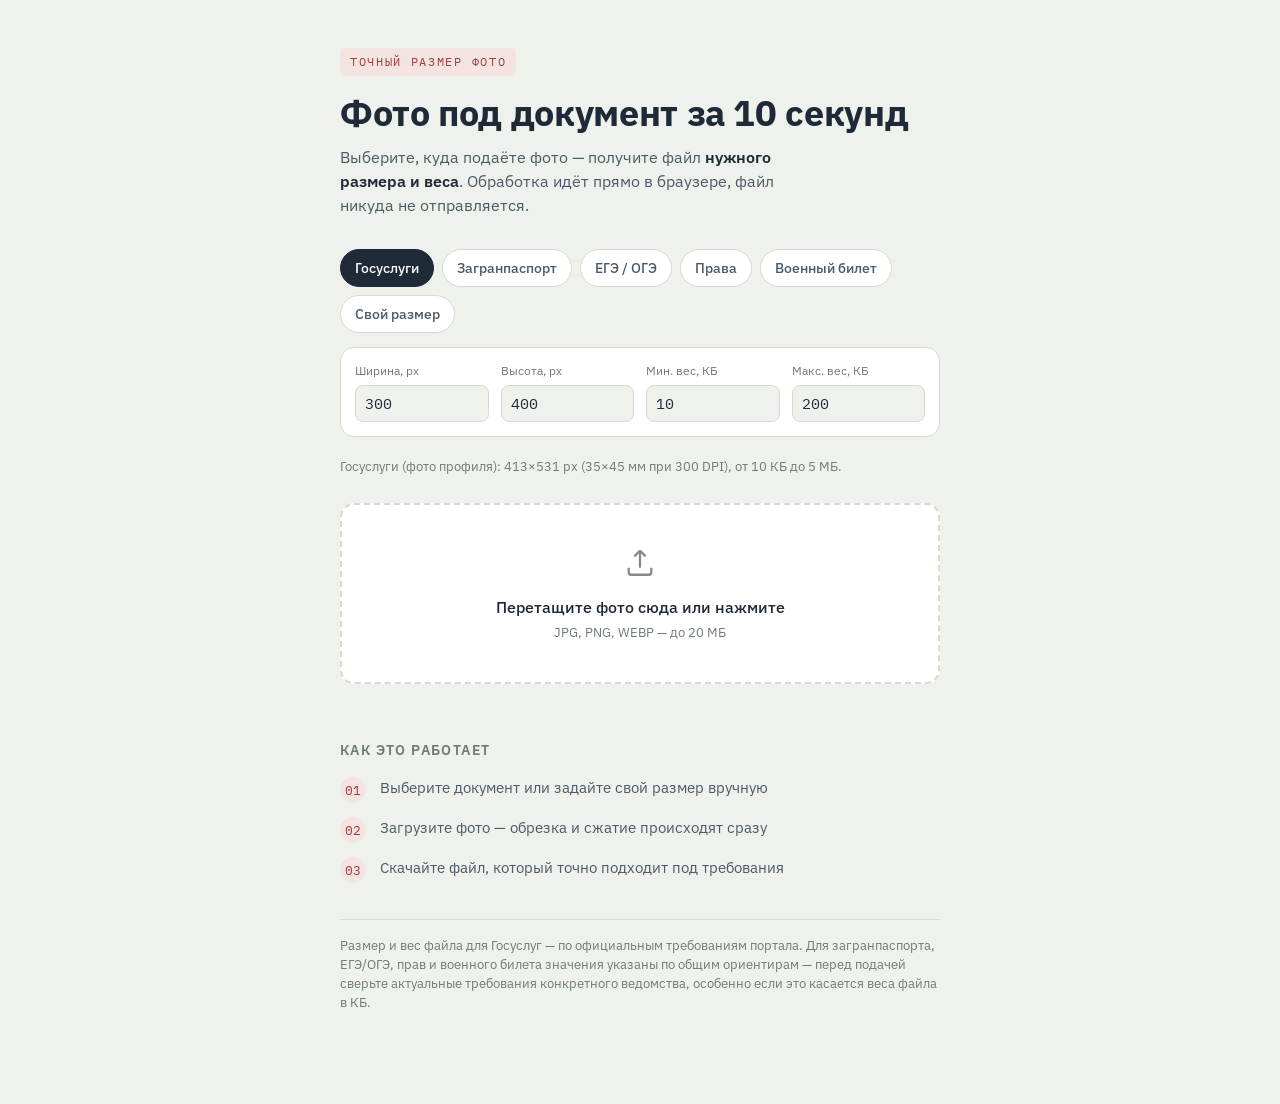
==== index.html @ 3baa62e9 "Add files via upload" ====
<!DOCTYPE html>
<html lang="ru">
<head>
<meta charset="UTF-8">
<meta name="viewport" content="width=device-width, initial-scale=1.0">
<title>Фото на документы — точный размер и вес | Точно</title>
<meta name="description" content="Бесплатно и без загрузки на сервер: подгоните фото под требования Госуслуг, загранпаспорта, ЕГЭ, водительского удостоверения. Точный размер в пикселях и вес в КБ.">
<link rel="preconnect" href="https://fonts.googleapis.com">
<link rel="preconnect" href="https://fonts.gstatic.com" crossorigin>
<link href="https://fonts.googleapis.com/css2?family=IBM+Plex+Mono:wght@500;600&family=IBM+Plex+Sans:wght@400;500;600&display=swap" rel="stylesheet">
<style>
  :root{
    --paper: #EFF1EC;
    --paper-raised: #FFFFFF;
    --ink: #1E2A38;
    --ink-soft: #4B5A67;
    --muted: #6E7A78;
    --line: #D7DAD3;
    --stamp: #A13D3D;
    --stamp-soft: #F3E4E1;
    --verified: #2F6E58;
    --verified-soft: #E4EEE8;
    --radius: 14px;
  }
  *{box-sizing:border-box;}
  html,body{margin:0;padding:0;}
  body{
    background:var(--paper);
    color:var(--ink);
    font-family:'IBM Plex Sans', system-ui, sans-serif;
    -webkit-font-smoothing:antialiased;
    line-height:1.5;
  }
  .num-face{font-family:'IBM Plex Mono', monospace;}
  .page{
    max-width:640px;
    margin:0 auto;
    padding:48px 20px 80px;
  }
  .eyebrow{
    display:inline-block;
    font-family:'IBM Plex Mono', monospace;
    font-size:12px;
    letter-spacing:.14em;
    text-transform:uppercase;
    color:var(--stamp);
    background:var(--stamp-soft);
    padding:5px 10px;
    border-radius:5px;
    margin-bottom:16px;
  }
  h1{
    font-size:clamp(26px,4.4vw,36px);
    line-height:1.15;
    margin:0 0 12px;
    letter-spacing:-0.01em;
  }
  .sub{
    color:var(--ink-soft);
    font-size:16px;
    max-width:46ch;
    margin:0 0 32px;
  }
  .sub strong{color:var(--ink); font-weight:600;}

  .presets{
    display:flex;
    flex-wrap:wrap;
    gap:8px;
    margin-bottom:14px;
  }
  .chip{
    font-family:'IBM Plex Sans', sans-serif;
    font-size:14px;
    font-weight:500;
    padding:9px 14px;
    border-radius:999px;
    border:1px solid var(--line);
    background:var(--paper-raised);
    color:var(--ink-soft);
    cursor:pointer;
    transition:border-color .15s ease, color .15s ease, background .15s ease;
  }
  .chip:hover{border-color:var(--ink-soft);}
  .chip.active{
    background:var(--ink);
    color:var(--paper-raised);
    border-color:var(--ink);
  }

  .custom-fields{
    display:flex;
    flex-wrap:wrap;
    gap:12px;
    background:var(--paper-raised);
    border:1px solid var(--line);
    border-radius:var(--radius);
    padding:14px;
    margin-bottom:20px;
  }
  .custom-fields label{
    font-size:12px;
    color:var(--muted);
    display:flex;
    flex-direction:column;
    gap:5px;
    flex:1;
    min-width:90px;
  }
  .custom-fields input{
    font-family:'IBM Plex Mono', monospace;
    font-size:15px;
    padding:8px 9px;
    border-radius:8px;
    border:1px solid var(--line);
    color:var(--ink);
    background:var(--paper);
  }
  .custom-fields input:focus{outline:2px solid var(--ink); outline-offset:1px;}

  .preset-note{
    font-size:13px;
    color:var(--muted);
    margin:0 0 26px;
  }

  .dropzone{
    background:var(--paper-raised);
    border:2px dashed var(--line);
    border-radius:var(--radius);
    padding:40px 20px;
    text-align:center;
    cursor:pointer;
    transition:border-color .15s ease, background .15s ease;
  }
  .dropzone:hover, .dropzone.drag{
    border-color:var(--ink);
    background:#FBFBFA;
  }
  .dropzone:focus-visible{outline:3px solid var(--ink); outline-offset:3px;}
  .dz-inner svg{margin-bottom:10px; opacity:.55;}
  .dz-title{font-size:16px; font-weight:500; margin:0 0 4px;}
  .dz-hint{font-size:13px; color:var(--muted); margin:0;}

  .result{
    margin-top:28px;
    background:var(--paper-raised);
    border:1px solid var(--line);
    border-radius:var(--radius);
    padding:24px 20px 20px;
    text-align:center;
  }
  .gauge-wrap{position:relative; width:220px; margin:0 auto;}
  #gauge{display:block; width:100%; height:auto;}
  #needleGroup{
    transform-origin:110px 110px;
    transform:rotate(-90deg);
    transition:transform 1.1s cubic-bezier(.2,.9,.25,1);
  }
  .gauge-readout{
    position:absolute;
    left:0; right:0; bottom:6px;
    text-align:center;
  }
  .gauge-value{
    font-family:'IBM Plex Mono', monospace;
    font-size:26px;
    font-weight:600;
  }
  .gauge-unit{
    font-size:12px;
    color:var(--muted);
    letter-spacing:.06em;
  }
  .target-line{
    font-size:13px;
    color:var(--muted);
    margin-top:6px;
  }
  .target-line .num-face{color:var(--ink-soft);}
  .diff-line{
    font-size:12.5px;
    color:var(--muted);
    margin:2px 0 0;
    opacity:0;
    transition:opacity .3s ease;
  }
  .diff-line.show{opacity:1;}

  .stamp-badge{
    display:inline-flex;
    align-items:center;
    gap:6px;
    font-family:'IBM Plex Mono', monospace;
    font-size:13px;
    font-weight:600;
    letter-spacing:.05em;
    color:var(--verified);
    background:var(--verified-soft);
    border:1px solid var(--verified);
    padding:6px 12px;
    border-radius:7px;
    margin-top:14px;
    transform:rotate(-3deg) scale(.85);
    opacity:0;
    transition:transform .35s cubic-bezier(.34,1.56,.64,1), opacity .35s ease;
  }
  .stamp-badge.show{
    opacity:1;
    transform:rotate(-3deg) scale(1);
  }
  .stamp-badge.warn{
    color:var(--stamp);
    background:var(--stamp-soft);
    border-color:var(--stamp);
  }

  .btn-primary{
    display:inline-block;
    margin-top:18px;
    font-family:'IBM Plex Sans', sans-serif;
    font-weight:600;
    font-size:15px;
    color:var(--paper-raised);
    background:var(--ink);
    border:none;
    padding:13px 26px;
    border-radius:9px;
    text-decoration:none;
    cursor:pointer;
    opacity:0;
    transform:translateY(4px);
    transition:opacity .3s ease, transform .3s ease, background .15s ease;
    pointer-events:none;
  }
  .btn-primary.show{opacity:1; transform:translateY(0); pointer-events:auto;}
  .btn-primary:hover{background:var(--stamp);}

  .preview-thumb{
    width:88px; height:auto;
    border-radius:8px;
    border:1px solid var(--line);
    margin-bottom:16px;
    display:none;
  }
  .preview-thumb.show{display:inline-block;}

  .how{margin-top:56px;}
  .how h2{font-size:14px; letter-spacing:.1em; text-transform:uppercase; color:var(--muted); margin-bottom:16px; font-weight:600;}
  .how ol{list-style:none; margin:0; padding:0; display:flex; flex-direction:column; gap:14px;}
  .how li{display:flex; gap:14px; align-items:flex-start; font-size:15px; color:var(--ink-soft);}
  .how .step-num{
    font-family:'IBM Plex Mono', monospace;
    font-size:13px;
    color:var(--stamp);
    background:var(--stamp-soft);
    width:26px; height:26px;
    flex-shrink:0;
    border-radius:50%;
    display:flex; align-items:center; justify-content:center;
  }

  .disclaimer{
    margin-top:36px;
    font-size:12.5px;
    color:var(--muted);
    border-top:1px solid var(--line);
    padding-top:16px;
  }

  .privacy-note{
    display:flex;
    align-items:center;
    gap:8px;
    font-size:12.5px;
    color:var(--muted);
    margin-top:14px;
  }

  @media (max-width:480px){
    .page{padding:32px 16px 60px;}
    .custom-fields label{min-width:80px;}
  }

  @media (prefers-reduced-motion: reduce){
    #needleGroup, .stamp-badge, .btn-primary{transition:none !important;}
  }
</style>
</head>
<body>
<div class="page">

  <span class="eyebrow">Точный размер фото</span>
  <h1>Фото под документ за 10 секунд</h1>
  <p class="sub">Выберите, куда подаёте фото — получите файл <strong>нужного размера и веса</strong>. Обработка идёт прямо в браузере, файл никуда не отправляется.</p>

  <div class="presets" id="presets"></div>

  <div class="custom-fields" id="customFields" hidden>
    <label>Ширина, px <input type="number" id="customW" value="300" min="50" max="4000"></label>
    <label>Высота, px <input type="number" id="customH" value="400" min="50" max="4000"></label>
    <label>Мин. вес, КБ <input type="number" id="customMinKB" value="10" min="1" max="20000"></label>
    <label>Макс. вес, КБ <input type="number" id="customMaxKB" value="200" min="5" max="20000"></label>
  </div>

  <p class="preset-note" id="presetNote"></p>

  <div class="dropzone" id="dropzone" tabindex="0" role="button" aria-label="Загрузить фото">
    <input type="file" id="fileInput" accept="image/*" hidden>
    <div class="dz-inner">
      <svg width="34" height="34" viewBox="0 0 24 24" fill="none" stroke="#1E2A38" stroke-width="1.6"><path d="M12 16V4M12 4l-4 4M12 4l4 4"/><path d="M4 16v3a2 2 0 0 0 2 2h12a2 2 0 0 0 2-2v-3"/></svg>
      <p class="dz-title">Перетащите фото сюда или нажмите</p>
      <p class="dz-hint">JPG, PNG, WEBP — до 20 МБ</p>
    </div>
  </div>

  <div class="result" id="result" hidden>
    <img class="preview-thumb" id="previewThumb" alt="Предпросмотр">
    <div class="gauge-wrap">
      <svg id="gauge" viewBox="0 0 220 130">
        <path d="M20,110 A90,90 0 0 1 200,110" stroke="#D7DAD3" stroke-width="10" fill="none" stroke-linecap="round"/>
        <line id="targetTick" x1="110" y1="30" x2="110" y2="42" stroke="#A13D3D" stroke-width="4" stroke-linecap="round"/>
        <g id="needleGroup">
          <line x1="110" y1="110" x2="110" y2="34" stroke="#1E2A38" stroke-width="4" stroke-linecap="round"/>
          <circle cx="110" cy="110" r="7" fill="#1E2A38"/>
        </g>
      </svg>
      <div class="gauge-readout">
        <div class="gauge-value num-face" id="gaugeValue">—</div>
        <div class="gauge-unit">КБ ГОТОВО</div>
      </div>
    </div>
    <p class="target-line">Цель: <span class="num-face" id="targetLabel">—</span></p>
    <p class="diff-line" id="diffLine"></p>
    <div><span class="stamp-badge" id="stampBadge">✓ Точно в размер</span></div>
    <div><a class="btn-primary" id="downloadBtn" download>Скачать фото</a></div>
    <p class="privacy-note">🔒 Файл обработан локально и никуда не загружался</p>
  </div>

  <canvas id="workCanvas" hidden></canvas>

  <section class="how">
    <h2>Как это работает</h2>
    <ol>
      <li><span class="step-num num-face">01</span>Выберите документ или задайте свой размер вручную</li>
      <li><span class="step-num num-face">02</span>Загрузите фото — обрезка и сжатие происходят сразу</li>
      <li><span class="step-num num-face">03</span>Скачайте файл, который точно подходит под требования</li>
    </ol>
  </section>

  <p class="disclaimer">Размер и вес файла для Госуслуг — по официальным требованиям портала. Для загранпаспорта, ЕГЭ/ОГЭ, прав и военного билета значения указаны по общим ориентирам — перед подачей сверьте актуальные требования конкретного ведомства, особенно если это касается веса файла в КБ.</p>
</div>

<script>
(function(){
  const DPI = 300; // нижняя граница требования «не менее 300–450 DPI» — файл компактнее, требованию отвечает
  function mmToPx(mm){ return Math.round(mm / 25.4 * DPI); }

  const RAW_PRESETS = {
    gosuslugi: { label:'Госуслуги', full:'Госуслуги (фото профиля)', mmW:35, mmH:45, minKB:10, maxKB:5120 },
    passport:  { label:'Загранпаспорт', full:'Загранпаспорт (фото для анкеты)', mmW:35, mmH:45, minKB:10, maxKB:5120 },
    ege:       { label:'ЕГЭ / ОГЭ', full:'ЕГЭ / ОГЭ (регистрация)', mmW:35, mmH:45, minKB:10, maxKB:5120 },
    driver:    { label:'Права', full:'Водительское удостоверение', mmW:30, mmH:40, minKB:10, maxKB:5120 },
    military:  { label:'Военный билет', full:'Военный билет', mmW:30, mmH:40, minKB:10, maxKB:5120 }
  };

  const PRESETS = {};
  Object.keys(RAW_PRESETS).forEach(key=>{
    const p = RAW_PRESETS[key];
    PRESETS[key] = { label:p.label, full:p.full, mmW:p.mmW, mmH:p.mmH, w:mmToPx(p.mmW), h:mmToPx(p.mmH), minKB:p.minKB, maxKB:p.maxKB };
  });
  PRESETS.custom = { label:'Свой размер', full:'свои параметры', w:300, h:400, minKB:10, maxKB:200 };

  let currentKey = 'gosuslugi';
  const presetsEl = document.getElementById('presets');
  const customFields = document.getElementById('customFields');
  const presetNote = document.getElementById('presetNote');
  const dropzone = document.getElementById('dropzone');
  const fileInput = document.getElementById('fileInput');
  const result = document.getElementById('result');
  const previewThumb = document.getElementById('previewThumb');
  const gaugeValue = document.getElementById('gaugeValue');
  const targetLabel = document.getElementById('targetLabel');
  const diffLine = document.getElementById('diffLine');
  const stampBadge = document.getElementById('stampBadge');
  const downloadBtn = document.getElementById('downloadBtn');
  const needleGroup = document.getElementById('needleGroup');
  const targetTick = document.getElementById('targetTick');
  const workCanvas = document.getElementById('workCanvas');
  const customW = document.getElementById('customW');
  const customH = document.getElementById('customH');
  const customMinKB = document.getElementById('customMinKB');
  const customMaxKB = document.getElementById('customMaxKB');
  let lastImg = null;
  let lastFileName = 'photo';

  function renderChips(){
    presetsEl.innerHTML = '';
    Object.keys(PRESETS).forEach(key=>{
      const btn = document.createElement('button');
      btn.type = 'button';
      btn.className = 'chip' + (key===currentKey ? ' active' : '');
      btn.textContent = PRESETS[key].label;
      btn.addEventListener('click', ()=>{
        currentKey = key;
        renderChips();
        customFields.hidden = key !== 'custom';
        updateNote();
        if(lastImg) processImage();
      });
      presetsEl.appendChild(btn);
    });
  }

  function updateNote(){
    if(currentKey === 'custom'){
      presetNote.textContent = 'Укажите нужные ширину, высоту и допустимый вес файла.';
    } else {
      const p = PRESETS[currentKey];
      const mmPart = p.mmW ? ` (${p.mmW}×${p.mmH} мм при ${DPI} DPI)` : '';
      presetNote.textContent = `${p.full}: ${p.w}×${p.h} px${mmPart}, от ${p.minKB.toLocaleString('ru-RU')} КБ до ${(p.maxKB/1024).toLocaleString('ru-RU', {maximumFractionDigits:1})} МБ.`;
    }
  }

  function getTarget(){
    if(currentKey === 'custom'){
      return {
        w: Math.max(20, parseInt(customW.value,10) || 300),
        h: Math.max(20, parseInt(customH.value,10) || 400),
        minKB: Math.max(1, parseInt(customMinKB.value,10) || 10),
        maxKB: Math.max(5, parseInt(customMaxKB.value,10) || 200)
      };
    }
    const p = PRESETS[currentKey];
    return { w:p.w, h:p.h, minKB:p.minKB, maxKB:p.maxKB };
  }

  renderChips();
  updateNote();

  // --- drag & drop / file selection ---
  dropzone.addEventListener('click', ()=> fileInput.click());
  dropzone.addEventListener('keydown', e=>{
    if(e.key==='Enter' || e.key===' '){ e.preventDefault(); fileInput.click(); }
  });
  ['dragenter','dragover'].forEach(evt=>{
    dropzone.addEventListener(evt, e=>{ e.preventDefault(); dropzone.classList.add('drag'); });
  });
  ['dragleave','drop'].forEach(evt=>{
    dropzone.addEventListener(evt, e=>{ e.preventDefault(); dropzone.classList.remove('drag'); });
  });
  dropzone.addEventListener('drop', e=>{
    const f = e.dataTransfer.files && e.dataTransfer.files[0];
    if(f) handleFile(f);
  });
  fileInput.addEventListener('change', e=>{
    const f = e.target.files && e.target.files[0];
    if(f) handleFile(f);
  });

  let customDebounce = null;
  [customW, customH, customMinKB, customMaxKB].forEach(input=>{
    input.addEventListener('input', ()=>{
      if(currentKey !== 'custom' || !lastImg) return;
      clearTimeout(customDebounce);
      customDebounce = setTimeout(processImage, 350);
    });
  });

  function loadImage(file){
    return new Promise((resolve, reject)=>{
      const img = new Image();
      const url = URL.createObjectURL(file);
      img.onload = ()=>{ resolve(img); };
      img.onerror = reject;
      img.src = url;
    });
  }

  // cover-crop draw: fills target w×h, cropping centered, no distortion
  function drawCover(img, targetW, targetH){
    const canvas = workCanvas;
    canvas.width = targetW;
    canvas.height = targetH;
    const ctx = canvas.getContext('2d');
    const scale = Math.max(targetW / img.naturalWidth, targetH / img.naturalHeight);
    const srcW = targetW / scale;
    const srcH = targetH / scale;
    const srcX = (img.naturalWidth - srcW) / 2;
    const srcY = (img.naturalHeight - srcH) / 2;
    ctx.fillStyle = '#fff';
    ctx.fillRect(0,0,targetW,targetH);
    ctx.drawImage(img, srcX, srcY, srcW, srcH, 0, 0, targetW, targetH);
    return canvas;
  }

  function canvasToBlob(canvas, quality){
    return new Promise(resolve=> canvas.toBlob(b=>resolve(b), 'image/jpeg', quality));
  }

  async function compressToTarget(canvas, targetBytes){
    let low = 0.05, high = 0.95, best = null;
    for(let i=0;i<8;i++){
      const q = (low+high)/2;
      const blob = await canvasToBlob(canvas, q);
      if(blob.size > targetBytes){ high = q; } else { best = blob; low = q; }
    }
    if(!best){ best = await canvasToBlob(canvas, low); }
    return best;
  }

  function setGauge(valueKB, maxKB, targetKB){
    const angle = -90 + 180 * Math.min(Math.max(valueKB / maxKB, 0), 1);
    needleGroup.style.transform = `rotate(${angle}deg)`;
    const tAngle = -90 + 180 * Math.min(Math.max(targetKB / maxKB, 0), 1);
    const rad = tAngle * Math.PI / 180;
    const cx = 110, cy = 110, rOuter = 90, rInner = 76;
    const x1 = cx + rInner * Math.sin(rad), y1 = cy - rInner * Math.cos(rad);
    const x2 = cx + rOuter * Math.sin(rad), y2 = cy - rOuter * Math.cos(rad);
    targetTick.setAttribute('x1', x1); targetTick.setAttribute('y1', y1);
    targetTick.setAttribute('x2', x2); targetTick.setAttribute('y2', y2);
  }

  async function handleFile(file){
    if(!file.type.startsWith('image/')){ return; }
    lastFileName = file.name ? file.name.replace(/\.[^.]+$/, '') : 'photo';
    lastImg = await loadImage(file);
    await processImage();
  }

  async function processImage(){
    if(!lastImg) return;
    const target = getTarget();
    const canvas = drawCover(lastImg, target.w, target.h);
    const targetBytes = target.maxKB * 1024;
    const blob = await compressToTarget(canvas, targetBytes);
    const actualKB = Math.round(blob.size / 1024 * 10) / 10;
    const inRange = actualKB >= target.minKB && actualKB <= target.maxKB;

    previewThumb.src = canvas.toDataURL('image/jpeg', 0.85);
    previewThumb.classList.add('show');

    result.hidden = false;
    stampBadge.classList.remove('show');
    diffLine.classList.remove('show');
    downloadBtn.classList.remove('show');

    const maxScale = Math.max(actualKB, target.maxKB) * 1.15;
    setGauge(0, maxScale, target.maxKB);
    // force reflow so the transition plays from 0
    void needleGroup.offsetWidth;

    requestAnimationFrame(()=>{
      setGauge(actualKB, maxScale, target.maxKB);
      gaugeValue.textContent = actualKB.toLocaleString('ru-RU');
      const maxLabel = target.maxKB >= 1024
        ? `${(target.maxKB/1024).toLocaleString('ru-RU',{maximumFractionDigits:1})} МБ`
        : `${target.maxKB.toLocaleString('ru-RU')} КБ`;
      targetLabel.textContent = `${target.w}×${target.h} px, от ${target.minKB.toLocaleString('ru-RU')} КБ до ${maxLabel}`;
    });

    setTimeout(()=>{
      let diffText;
      if(actualKB < target.minKB){
        diffText = `Ниже минимума на ${(target.minKB - actualKB).toLocaleString('ru-RU',{maximumFractionDigits:1})} КБ`;
      } else if(actualKB > target.maxKB){
        diffText = `Превышает максимум на ${(actualKB - target.maxKB).toLocaleString('ru-RU',{maximumFractionDigits:1})} КБ`;
      } else {
        const headroom = target.maxKB - actualKB;
        diffText = headroom < 0.1
          ? 'Ровно на верхней границе допустимого веса'
          : `В пределах диапазона — до потолка ещё ${headroom.toLocaleString('ru-RU',{maximumFractionDigits:1})} КБ`;
      }
      diffLine.textContent = diffText;
      diffLine.classList.add('show');

      stampBadge.textContent = inRange ? '✓ Точно в требования' : '⚠ Проверьте вес файла';
      stampBadge.classList.toggle('warn', !inRange);
      stampBadge.classList.add('show');
      const url = URL.createObjectURL(blob);
      downloadBtn.href = url;
      downloadBtn.download = `${lastFileName}-${target.w}x${target.h}.jpg`;
      downloadBtn.classList.add('show');
    }, 1150);
  }
})();
</script>
</body>
</html>
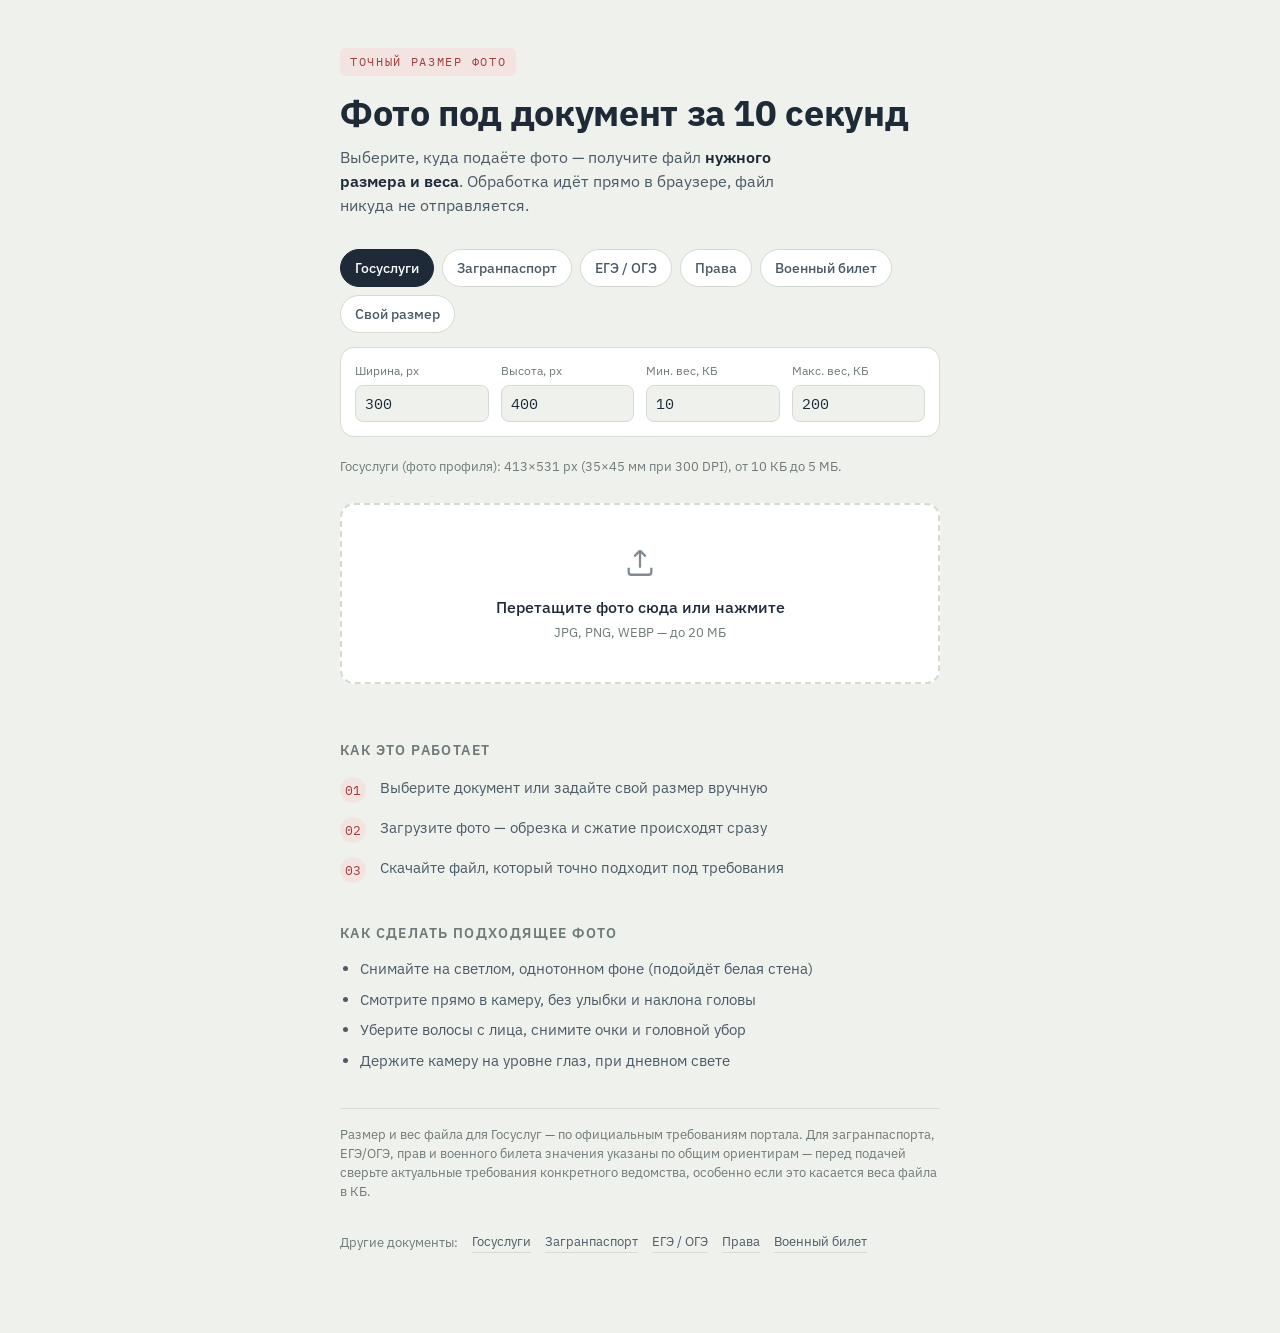
==== commit c2e78009: "Add files via upload" ====
--- a/index.html
+++ b/index.html
@@ -5,287 +5,11 @@
 <meta name="viewport" content="width=device-width, initial-scale=1.0">
 <title>Фото на документы — точный размер и вес | Точно</title>
 <meta name="description" content="Бесплатно и без загрузки на сервер: подгоните фото под требования Госуслуг, загранпаспорта, ЕГЭ, водительского удостоверения. Точный размер в пикселях и вес в КБ.">
+<link rel="canonical" href="https://photo-tochno.vercel.app/">
 <link rel="preconnect" href="https://fonts.googleapis.com">
 <link rel="preconnect" href="https://fonts.gstatic.com" crossorigin>
 <link href="https://fonts.googleapis.com/css2?family=IBM+Plex+Mono:wght@500;600&family=IBM+Plex+Sans:wght@400;500;600&display=swap" rel="stylesheet">
-<style>
-  :root{
-    --paper: #EFF1EC;
-    --paper-raised: #FFFFFF;
-    --ink: #1E2A38;
-    --ink-soft: #4B5A67;
-    --muted: #6E7A78;
-    --line: #D7DAD3;
-    --stamp: #A13D3D;
-    --stamp-soft: #F3E4E1;
-    --verified: #2F6E58;
-    --verified-soft: #E4EEE8;
-    --radius: 14px;
-  }
-  *{box-sizing:border-box;}
-  html,body{margin:0;padding:0;}
-  body{
-    background:var(--paper);
-    color:var(--ink);
-    font-family:'IBM Plex Sans', system-ui, sans-serif;
-    -webkit-font-smoothing:antialiased;
-    line-height:1.5;
-  }
-  .num-face{font-family:'IBM Plex Mono', monospace;}
-  .page{
-    max-width:640px;
-    margin:0 auto;
-    padding:48px 20px 80px;
-  }
-  .eyebrow{
-    display:inline-block;
-    font-family:'IBM Plex Mono', monospace;
-    font-size:12px;
-    letter-spacing:.14em;
-    text-transform:uppercase;
-    color:var(--stamp);
-    background:var(--stamp-soft);
-    padding:5px 10px;
-    border-radius:5px;
-    margin-bottom:16px;
-  }
-  h1{
-    font-size:clamp(26px,4.4vw,36px);
-    line-height:1.15;
-    margin:0 0 12px;
-    letter-spacing:-0.01em;
-  }
-  .sub{
-    color:var(--ink-soft);
-    font-size:16px;
-    max-width:46ch;
-    margin:0 0 32px;
-  }
-  .sub strong{color:var(--ink); font-weight:600;}
-
-  .presets{
-    display:flex;
-    flex-wrap:wrap;
-    gap:8px;
-    margin-bottom:14px;
-  }
-  .chip{
-    font-family:'IBM Plex Sans', sans-serif;
-    font-size:14px;
-    font-weight:500;
-    padding:9px 14px;
-    border-radius:999px;
-    border:1px solid var(--line);
-    background:var(--paper-raised);
-    color:var(--ink-soft);
-    cursor:pointer;
-    transition:border-color .15s ease, color .15s ease, background .15s ease;
-  }
-  .chip:hover{border-color:var(--ink-soft);}
-  .chip.active{
-    background:var(--ink);
-    color:var(--paper-raised);
-    border-color:var(--ink);
-  }
-
-  .custom-fields{
-    display:flex;
-    flex-wrap:wrap;
-    gap:12px;
-    background:var(--paper-raised);
-    border:1px solid var(--line);
-    border-radius:var(--radius);
-    padding:14px;
-    margin-bottom:20px;
-  }
-  .custom-fields label{
-    font-size:12px;
-    color:var(--muted);
-    display:flex;
-    flex-direction:column;
-    gap:5px;
-    flex:1;
-    min-width:90px;
-  }
-  .custom-fields input{
-    font-family:'IBM Plex Mono', monospace;
-    font-size:15px;
-    padding:8px 9px;
-    border-radius:8px;
-    border:1px solid var(--line);
-    color:var(--ink);
-    background:var(--paper);
-  }
-  .custom-fields input:focus{outline:2px solid var(--ink); outline-offset:1px;}
-
-  .preset-note{
-    font-size:13px;
-    color:var(--muted);
-    margin:0 0 26px;
-  }
-
-  .dropzone{
-    background:var(--paper-raised);
-    border:2px dashed var(--line);
-    border-radius:var(--radius);
-    padding:40px 20px;
-    text-align:center;
-    cursor:pointer;
-    transition:border-color .15s ease, background .15s ease;
-  }
-  .dropzone:hover, .dropzone.drag{
-    border-color:var(--ink);
-    background:#FBFBFA;
-  }
-  .dropzone:focus-visible{outline:3px solid var(--ink); outline-offset:3px;}
-  .dz-inner svg{margin-bottom:10px; opacity:.55;}
-  .dz-title{font-size:16px; font-weight:500; margin:0 0 4px;}
-  .dz-hint{font-size:13px; color:var(--muted); margin:0;}
-
-  .result{
-    margin-top:28px;
-    background:var(--paper-raised);
-    border:1px solid var(--line);
-    border-radius:var(--radius);
-    padding:24px 20px 20px;
-    text-align:center;
-  }
-  .gauge-wrap{position:relative; width:220px; margin:0 auto;}
-  #gauge{display:block; width:100%; height:auto;}
-  #needleGroup{
-    transform-origin:110px 110px;
-    transform:rotate(-90deg);
-    transition:transform 1.1s cubic-bezier(.2,.9,.25,1);
-  }
-  .gauge-readout{
-    position:absolute;
-    left:0; right:0; bottom:6px;
-    text-align:center;
-  }
-  .gauge-value{
-    font-family:'IBM Plex Mono', monospace;
-    font-size:26px;
-    font-weight:600;
-  }
-  .gauge-unit{
-    font-size:12px;
-    color:var(--muted);
-    letter-spacing:.06em;
-  }
-  .target-line{
-    font-size:13px;
-    color:var(--muted);
-    margin-top:6px;
-  }
-  .target-line .num-face{color:var(--ink-soft);}
-  .diff-line{
-    font-size:12.5px;
-    color:var(--muted);
-    margin:2px 0 0;
-    opacity:0;
-    transition:opacity .3s ease;
-  }
-  .diff-line.show{opacity:1;}
-
-  .stamp-badge{
-    display:inline-flex;
-    align-items:center;
-    gap:6px;
-    font-family:'IBM Plex Mono', monospace;
-    font-size:13px;
-    font-weight:600;
-    letter-spacing:.05em;
-    color:var(--verified);
-    background:var(--verified-soft);
-    border:1px solid var(--verified);
-    padding:6px 12px;
-    border-radius:7px;
-    margin-top:14px;
-    transform:rotate(-3deg) scale(.85);
-    opacity:0;
-    transition:transform .35s cubic-bezier(.34,1.56,.64,1), opacity .35s ease;
-  }
-  .stamp-badge.show{
-    opacity:1;
-    transform:rotate(-3deg) scale(1);
-  }
-  .stamp-badge.warn{
-    color:var(--stamp);
-    background:var(--stamp-soft);
-    border-color:var(--stamp);
-  }
-
-  .btn-primary{
-    display:inline-block;
-    margin-top:18px;
-    font-family:'IBM Plex Sans', sans-serif;
-    font-weight:600;
-    font-size:15px;
-    color:var(--paper-raised);
-    background:var(--ink);
-    border:none;
-    padding:13px 26px;
-    border-radius:9px;
-    text-decoration:none;
-    cursor:pointer;
-    opacity:0;
-    transform:translateY(4px);
-    transition:opacity .3s ease, transform .3s ease, background .15s ease;
-    pointer-events:none;
-  }
-  .btn-primary.show{opacity:1; transform:translateY(0); pointer-events:auto;}
-  .btn-primary:hover{background:var(--stamp);}
-
-  .preview-thumb{
-    width:88px; height:auto;
-    border-radius:8px;
-    border:1px solid var(--line);
-    margin-bottom:16px;
-    display:none;
-  }
-  .preview-thumb.show{display:inline-block;}
-
-  .how{margin-top:56px;}
-  .how h2{font-size:14px; letter-spacing:.1em; text-transform:uppercase; color:var(--muted); margin-bottom:16px; font-weight:600;}
-  .how ol{list-style:none; margin:0; padding:0; display:flex; flex-direction:column; gap:14px;}
-  .how li{display:flex; gap:14px; align-items:flex-start; font-size:15px; color:var(--ink-soft);}
-  .how .step-num{
-    font-family:'IBM Plex Mono', monospace;
-    font-size:13px;
-    color:var(--stamp);
-    background:var(--stamp-soft);
-    width:26px; height:26px;
-    flex-shrink:0;
-    border-radius:50%;
-    display:flex; align-items:center; justify-content:center;
-  }
-
-  .disclaimer{
-    margin-top:36px;
-    font-size:12.5px;
-    color:var(--muted);
-    border-top:1px solid var(--line);
-    padding-top:16px;
-  }
-
-  .privacy-note{
-    display:flex;
-    align-items:center;
-    gap:8px;
-    font-size:12.5px;
-    color:var(--muted);
-    margin-top:14px;
-  }
-
-  @media (max-width:480px){
-    .page{padding:32px 16px 60px;}
-    .custom-fields label{min-width:80px;}
-  }
-
-  @media (prefers-reduced-motion: reduce){
-    #needleGroup, .stamp-badge, .btn-primary{transition:none !important;}
-  }
-</style>
+<link rel="stylesheet" href="./assets/style.css">
 </head>
 <body>
 <div class="page">
@@ -348,242 +72,29 @@
     </ol>
   </section>
 
+  <section class="tips">
+    <h2>Как сделать подходящее фото</h2>
+    <ul>
+      <li>Снимайте на светлом, однотонном фоне (подойдёт белая стена)</li>
+      <li>Смотрите прямо в камеру, без улыбки и наклона головы</li>
+      <li>Уберите волосы с лица, снимите очки и головной убор</li>
+      <li>Держите камеру на уровне глаз, при дневном свете</li>
+    </ul>
+  </section>
+
   <p class="disclaimer">Размер и вес файла для Госуслуг — по официальным требованиям портала. Для загранпаспорта, ЕГЭ/ОГЭ, прав и военного билета значения указаны по общим ориентирам — перед подачей сверьте актуальные требования конкретного ведомства, особенно если это касается веса файла в КБ.</p>
+
+  <nav class="doc-links">
+    <span>Другие документы:</span>
+    <a href="/gosuslugi.html">Госуслуги</a>
+    <a href="/zagranpasport.html">Загранпаспорт</a>
+    <a href="/ege.html">ЕГЭ / ОГЭ</a>
+    <a href="/prava.html">Права</a>
+    <a href="/voenniy-bilet.html">Военный билет</a>
+  </nav>
 </div>
 
-<script>
-(function(){
-  const DPI = 300; // нижняя граница требования «не менее 300–450 DPI» — файл компактнее, требованию отвечает
-  function mmToPx(mm){ return Math.round(mm / 25.4 * DPI); }
-
-  const RAW_PRESETS = {
-    gosuslugi: { label:'Госуслуги', full:'Госуслуги (фото профиля)', mmW:35, mmH:45, minKB:10, maxKB:5120 },
-    passport:  { label:'Загранпаспорт', full:'Загранпаспорт (фото для анкеты)', mmW:35, mmH:45, minKB:10, maxKB:5120 },
-    ege:       { label:'ЕГЭ / ОГЭ', full:'ЕГЭ / ОГЭ (регистрация)', mmW:35, mmH:45, minKB:10, maxKB:5120 },
-    driver:    { label:'Права', full:'Водительское удостоверение', mmW:30, mmH:40, minKB:10, maxKB:5120 },
-    military:  { label:'Военный билет', full:'Военный билет', mmW:30, mmH:40, minKB:10, maxKB:5120 }
-  };
-
-  const PRESETS = {};
-  Object.keys(RAW_PRESETS).forEach(key=>{
-    const p = RAW_PRESETS[key];
-    PRESETS[key] = { label:p.label, full:p.full, mmW:p.mmW, mmH:p.mmH, w:mmToPx(p.mmW), h:mmToPx(p.mmH), minKB:p.minKB, maxKB:p.maxKB };
-  });
-  PRESETS.custom = { label:'Свой размер', full:'свои параметры', w:300, h:400, minKB:10, maxKB:200 };
-
-  let currentKey = 'gosuslugi';
-  const presetsEl = document.getElementById('presets');
-  const customFields = document.getElementById('customFields');
-  const presetNote = document.getElementById('presetNote');
-  const dropzone = document.getElementById('dropzone');
-  const fileInput = document.getElementById('fileInput');
-  const result = document.getElementById('result');
-  const previewThumb = document.getElementById('previewThumb');
-  const gaugeValue = document.getElementById('gaugeValue');
-  const targetLabel = document.getElementById('targetLabel');
-  const diffLine = document.getElementById('diffLine');
-  const stampBadge = document.getElementById('stampBadge');
-  const downloadBtn = document.getElementById('downloadBtn');
-  const needleGroup = document.getElementById('needleGroup');
-  const targetTick = document.getElementById('targetTick');
-  const workCanvas = document.getElementById('workCanvas');
-  const customW = document.getElementById('customW');
-  const customH = document.getElementById('customH');
-  const customMinKB = document.getElementById('customMinKB');
-  const customMaxKB = document.getElementById('customMaxKB');
-  let lastImg = null;
-  let lastFileName = 'photo';
-
-  function renderChips(){
-    presetsEl.innerHTML = '';
-    Object.keys(PRESETS).forEach(key=>{
-      const btn = document.createElement('button');
-      btn.type = 'button';
-      btn.className = 'chip' + (key===currentKey ? ' active' : '');
-      btn.textContent = PRESETS[key].label;
-      btn.addEventListener('click', ()=>{
-        currentKey = key;
-        renderChips();
-        customFields.hidden = key !== 'custom';
-        updateNote();
-        if(lastImg) processImage();
-      });
-      presetsEl.appendChild(btn);
-    });
-  }
-
-  function updateNote(){
-    if(currentKey === 'custom'){
-      presetNote.textContent = 'Укажите нужные ширину, высоту и допустимый вес файла.';
-    } else {
-      const p = PRESETS[currentKey];
-      const mmPart = p.mmW ? ` (${p.mmW}×${p.mmH} мм при ${DPI} DPI)` : '';
-      presetNote.textContent = `${p.full}: ${p.w}×${p.h} px${mmPart}, от ${p.minKB.toLocaleString('ru-RU')} КБ до ${(p.maxKB/1024).toLocaleString('ru-RU', {maximumFractionDigits:1})} МБ.`;
-    }
-  }
-
-  function getTarget(){
-    if(currentKey === 'custom'){
-      return {
-        w: Math.max(20, parseInt(customW.value,10) || 300),
-        h: Math.max(20, parseInt(customH.value,10) || 400),
-        minKB: Math.max(1, parseInt(customMinKB.value,10) || 10),
-        maxKB: Math.max(5, parseInt(customMaxKB.value,10) || 200)
-      };
-    }
-    const p = PRESETS[currentKey];
-    return { w:p.w, h:p.h, minKB:p.minKB, maxKB:p.maxKB };
-  }
-
-  renderChips();
-  updateNote();
-
-  // --- drag & drop / file selection ---
-  dropzone.addEventListener('click', ()=> fileInput.click());
-  dropzone.addEventListener('keydown', e=>{
-    if(e.key==='Enter' || e.key===' '){ e.preventDefault(); fileInput.click(); }
-  });
-  ['dragenter','dragover'].forEach(evt=>{
-    dropzone.addEventListener(evt, e=>{ e.preventDefault(); dropzone.classList.add('drag'); });
-  });
-  ['dragleave','drop'].forEach(evt=>{
-    dropzone.addEventListener(evt, e=>{ e.preventDefault(); dropzone.classList.remove('drag'); });
-  });
-  dropzone.addEventListener('drop', e=>{
-    const f = e.dataTransfer.files && e.dataTransfer.files[0];
-    if(f) handleFile(f);
-  });
-  fileInput.addEventListener('change', e=>{
-    const f = e.target.files && e.target.files[0];
-    if(f) handleFile(f);
-  });
-
-  let customDebounce = null;
-  [customW, customH, customMinKB, customMaxKB].forEach(input=>{
-    input.addEventListener('input', ()=>{
-      if(currentKey !== 'custom' || !lastImg) return;
-      clearTimeout(customDebounce);
-      customDebounce = setTimeout(processImage, 350);
-    });
-  });
-
-  function loadImage(file){
-    return new Promise((resolve, reject)=>{
-      const img = new Image();
-      const url = URL.createObjectURL(file);
-      img.onload = ()=>{ resolve(img); };
-      img.onerror = reject;
-      img.src = url;
-    });
-  }
-
-  // cover-crop draw: fills target w×h, cropping centered, no distortion
-  function drawCover(img, targetW, targetH){
-    const canvas = workCanvas;
-    canvas.width = targetW;
-    canvas.height = targetH;
-    const ctx = canvas.getContext('2d');
-    const scale = Math.max(targetW / img.naturalWidth, targetH / img.naturalHeight);
-    const srcW = targetW / scale;
-    const srcH = targetH / scale;
-    const srcX = (img.naturalWidth - srcW) / 2;
-    const srcY = (img.naturalHeight - srcH) / 2;
-    ctx.fillStyle = '#fff';
-    ctx.fillRect(0,0,targetW,targetH);
-    ctx.drawImage(img, srcX, srcY, srcW, srcH, 0, 0, targetW, targetH);
-    return canvas;
-  }
-
-  function canvasToBlob(canvas, quality){
-    return new Promise(resolve=> canvas.toBlob(b=>resolve(b), 'image/jpeg', quality));
-  }
-
-  async function compressToTarget(canvas, targetBytes){
-    let low = 0.05, high = 0.95, best = null;
-    for(let i=0;i<8;i++){
-      const q = (low+high)/2;
-      const blob = await canvasToBlob(canvas, q);
-      if(blob.size > targetBytes){ high = q; } else { best = blob; low = q; }
-    }
-    if(!best){ best = await canvasToBlob(canvas, low); }
-    return best;
-  }
-
-  function setGauge(valueKB, maxKB, targetKB){
-    const angle = -90 + 180 * Math.min(Math.max(valueKB / maxKB, 0), 1);
-    needleGroup.style.transform = `rotate(${angle}deg)`;
-    const tAngle = -90 + 180 * Math.min(Math.max(targetKB / maxKB, 0), 1);
-    const rad = tAngle * Math.PI / 180;
-    const cx = 110, cy = 110, rOuter = 90, rInner = 76;
-    const x1 = cx + rInner * Math.sin(rad), y1 = cy - rInner * Math.cos(rad);
-    const x2 = cx + rOuter * Math.sin(rad), y2 = cy - rOuter * Math.cos(rad);
-    targetTick.setAttribute('x1', x1); targetTick.setAttribute('y1', y1);
-    targetTick.setAttribute('x2', x2); targetTick.setAttribute('y2', y2);
-  }
-
-  async function handleFile(file){
-    if(!file.type.startsWith('image/')){ return; }
-    lastFileName = file.name ? file.name.replace(/\.[^.]+$/, '') : 'photo';
-    lastImg = await loadImage(file);
-    await processImage();
-  }
-
-  async function processImage(){
-    if(!lastImg) return;
-    const target = getTarget();
-    const canvas = drawCover(lastImg, target.w, target.h);
-    const targetBytes = target.maxKB * 1024;
-    const blob = await compressToTarget(canvas, targetBytes);
-    const actualKB = Math.round(blob.size / 1024 * 10) / 10;
-    const inRange = actualKB >= target.minKB && actualKB <= target.maxKB;
-
-    previewThumb.src = canvas.toDataURL('image/jpeg', 0.85);
-    previewThumb.classList.add('show');
-
-    result.hidden = false;
-    stampBadge.classList.remove('show');
-    diffLine.classList.remove('show');
-    downloadBtn.classList.remove('show');
-
-    const maxScale = Math.max(actualKB, target.maxKB) * 1.15;
-    setGauge(0, maxScale, target.maxKB);
-    // force reflow so the transition plays from 0
-    void needleGroup.offsetWidth;
-
-    requestAnimationFrame(()=>{
-      setGauge(actualKB, maxScale, target.maxKB);
-      gaugeValue.textContent = actualKB.toLocaleString('ru-RU');
-      const maxLabel = target.maxKB >= 1024
-        ? `${(target.maxKB/1024).toLocaleString('ru-RU',{maximumFractionDigits:1})} МБ`
-        : `${target.maxKB.toLocaleString('ru-RU')} КБ`;
-      targetLabel.textContent = `${target.w}×${target.h} px, от ${target.minKB.toLocaleString('ru-RU')} КБ до ${maxLabel}`;
-    });
-
-    setTimeout(()=>{
-      let diffText;
-      if(actualKB < target.minKB){
-        diffText = `Ниже минимума на ${(target.minKB - actualKB).toLocaleString('ru-RU',{maximumFractionDigits:1})} КБ`;
-      } else if(actualKB > target.maxKB){
-        diffText = `Превышает максимум на ${(actualKB - target.maxKB).toLocaleString('ru-RU',{maximumFractionDigits:1})} КБ`;
-      } else {
-        const headroom = target.maxKB - actualKB;
-        diffText = headroom < 0.1
-          ? 'Ровно на верхней границе допустимого веса'
-          : `В пределах диапазона — до потолка ещё ${headroom.toLocaleString('ru-RU',{maximumFractionDigits:1})} КБ`;
-      }
-      diffLine.textContent = diffText;
-      diffLine.classList.add('show');
-
-      stampBadge.textContent = inRange ? '✓ Точно в требования' : '⚠ Проверьте вес файла';
-      stampBadge.classList.toggle('warn', !inRange);
-      stampBadge.classList.add('show');
-      const url = URL.createObjectURL(blob);
-      downloadBtn.href = url;
-      downloadBtn.download = `${lastFileName}-${target.w}x${target.h}.jpg`;
-      downloadBtn.classList.add('show');
-    }, 1150);
-  }
-})();
-</script>
+<script>window.TOCHNO_DEFAULT_PRESET = 'gosuslugi';</script>
+<script src="./assets/tool.js"></script>
 </body>
 </html>
--- a/assets/style.css
+++ b/assets/style.css
@@ -0,0 +1,292 @@
+  :root{
+    --paper: #EFF1EC;
+    --paper-raised: #FFFFFF;
+    --ink: #1E2A38;
+    --ink-soft: #4B5A67;
+    --muted: #6E7A78;
+    --line: #D7DAD3;
+    --stamp: #A13D3D;
+    --stamp-soft: #F3E4E1;
+    --verified: #2F6E58;
+    --verified-soft: #E4EEE8;
+    --radius: 14px;
+  }
+  *{box-sizing:border-box;}
+  html,body{margin:0;padding:0;}
+  body{
+    background:var(--paper);
+    color:var(--ink);
+    font-family:'IBM Plex Sans', system-ui, sans-serif;
+    -webkit-font-smoothing:antialiased;
+    line-height:1.5;
+  }
+  .num-face{font-family:'IBM Plex Mono', monospace;}
+  .page{
+    max-width:640px;
+    margin:0 auto;
+    padding:48px 20px 80px;
+  }
+  .eyebrow{
+    display:inline-block;
+    font-family:'IBM Plex Mono', monospace;
+    font-size:12px;
+    letter-spacing:.14em;
+    text-transform:uppercase;
+    color:var(--stamp);
+    background:var(--stamp-soft);
+    padding:5px 10px;
+    border-radius:5px;
+    margin-bottom:16px;
+  }
+  h1{
+    font-size:clamp(26px,4.4vw,36px);
+    line-height:1.15;
+    margin:0 0 12px;
+    letter-spacing:-0.01em;
+  }
+  .sub{
+    color:var(--ink-soft);
+    font-size:16px;
+    max-width:46ch;
+    margin:0 0 32px;
+  }
+  .sub strong{color:var(--ink); font-weight:600;}
+
+  .presets{
+    display:flex;
+    flex-wrap:wrap;
+    gap:8px;
+    margin-bottom:14px;
+  }
+  .chip{
+    font-family:'IBM Plex Sans', sans-serif;
+    font-size:14px;
+    font-weight:500;
+    padding:9px 14px;
+    border-radius:999px;
+    border:1px solid var(--line);
+    background:var(--paper-raised);
+    color:var(--ink-soft);
+    cursor:pointer;
+    transition:border-color .15s ease, color .15s ease, background .15s ease;
+  }
+  .chip:hover{border-color:var(--ink-soft);}
+  .chip.active{
+    background:var(--ink);
+    color:var(--paper-raised);
+    border-color:var(--ink);
+  }
+
+  .custom-fields{
+    display:flex;
+    flex-wrap:wrap;
+    gap:12px;
+    background:var(--paper-raised);
+    border:1px solid var(--line);
+    border-radius:var(--radius);
+    padding:14px;
+    margin-bottom:20px;
+  }
+  .custom-fields label{
+    font-size:12px;
+    color:var(--muted);
+    display:flex;
+    flex-direction:column;
+    gap:5px;
+    flex:1;
+    min-width:90px;
+  }
+  .custom-fields input{
+    font-family:'IBM Plex Mono', monospace;
+    font-size:15px;
+    padding:8px 9px;
+    border-radius:8px;
+    border:1px solid var(--line);
+    color:var(--ink);
+    background:var(--paper);
+  }
+  .custom-fields input:focus{outline:2px solid var(--ink); outline-offset:1px;}
+
+  .preset-note{
+    font-size:13px;
+    color:var(--muted);
+    margin:0 0 26px;
+  }
+
+  .dropzone{
+    background:var(--paper-raised);
+    border:2px dashed var(--line);
+    border-radius:var(--radius);
+    padding:40px 20px;
+    text-align:center;
+    cursor:pointer;
+    transition:border-color .15s ease, background .15s ease;
+  }
+  .dropzone:hover, .dropzone.drag{
+    border-color:var(--ink);
+    background:#FBFBFA;
+  }
+  .dropzone:focus-visible{outline:3px solid var(--ink); outline-offset:3px;}
+  .dz-inner svg{margin-bottom:10px; opacity:.55;}
+  .dz-title{font-size:16px; font-weight:500; margin:0 0 4px;}
+  .dz-hint{font-size:13px; color:var(--muted); margin:0;}
+
+  .result{
+    margin-top:28px;
+    background:var(--paper-raised);
+    border:1px solid var(--line);
+    border-radius:var(--radius);
+    padding:24px 20px 20px;
+    text-align:center;
+  }
+  .gauge-wrap{position:relative; width:220px; margin:0 auto;}
+  #gauge{display:block; width:100%; height:auto;}
+  #needleGroup{
+    transform-origin:110px 110px;
+    transform:rotate(-90deg);
+    transition:transform 1.1s cubic-bezier(.2,.9,.25,1);
+  }
+  .gauge-readout{
+    position:absolute;
+    left:0; right:0; bottom:6px;
+    text-align:center;
+  }
+  .gauge-value{
+    font-family:'IBM Plex Mono', monospace;
+    font-size:26px;
+    font-weight:600;
+  }
+  .gauge-unit{
+    font-size:12px;
+    color:var(--muted);
+    letter-spacing:.06em;
+  }
+  .target-line{
+    font-size:13px;
+    color:var(--muted);
+    margin-top:6px;
+  }
+  .target-line .num-face{color:var(--ink-soft);}
+  .diff-line{
+    font-size:12.5px;
+    color:var(--muted);
+    margin:2px 0 0;
+    opacity:0;
+    transition:opacity .3s ease;
+  }
+  .diff-line.show{opacity:1;}
+
+  .stamp-badge{
+    display:inline-flex;
+    align-items:center;
+    gap:6px;
+    font-family:'IBM Plex Mono', monospace;
+    font-size:13px;
+    font-weight:600;
+    letter-spacing:.05em;
+    color:var(--verified);
+    background:var(--verified-soft);
+    border:1px solid var(--verified);
+    padding:6px 12px;
+    border-radius:7px;
+    margin-top:14px;
+    transform:rotate(-3deg) scale(.85);
+    opacity:0;
+    transition:transform .35s cubic-bezier(.34,1.56,.64,1), opacity .35s ease;
+  }
+  .stamp-badge.show{
+    opacity:1;
+    transform:rotate(-3deg) scale(1);
+  }
+  .stamp-badge.warn{
+    color:var(--stamp);
+    background:var(--stamp-soft);
+    border-color:var(--stamp);
+  }
+
+  .btn-primary{
+    display:inline-block;
+    margin-top:18px;
+    font-family:'IBM Plex Sans', sans-serif;
+    font-weight:600;
+    font-size:15px;
+    color:var(--paper-raised);
+    background:var(--ink);
+    border:none;
+    padding:13px 26px;
+    border-radius:9px;
+    text-decoration:none;
+    cursor:pointer;
+    opacity:0;
+    transform:translateY(4px);
+    transition:opacity .3s ease, transform .3s ease, background .15s ease;
+    pointer-events:none;
+  }
+  .btn-primary.show{opacity:1; transform:translateY(0); pointer-events:auto;}
+  .btn-primary:hover{background:var(--stamp);}
+
+  .preview-thumb{
+    width:88px; height:auto;
+    border-radius:8px;
+    border:1px solid var(--line);
+    margin-bottom:16px;
+    display:none;
+  }
+  .preview-thumb.show{display:inline-block;}
+
+  .how{margin-top:56px;}
+  .how h2{font-size:14px; letter-spacing:.1em; text-transform:uppercase; color:var(--muted); margin-bottom:16px; font-weight:600;}
+  .how ol{list-style:none; margin:0; padding:0; display:flex; flex-direction:column; gap:14px;}
+  .how li{display:flex; gap:14px; align-items:flex-start; font-size:15px; color:var(--ink-soft);}
+  .how .step-num{
+    font-family:'IBM Plex Mono', monospace;
+    font-size:13px;
+    color:var(--stamp);
+    background:var(--stamp-soft);
+    width:26px; height:26px;
+    flex-shrink:0;
+    border-radius:50%;
+    display:flex; align-items:center; justify-content:center;
+  }
+
+  .disclaimer{
+    margin-top:36px;
+    font-size:12.5px;
+    color:var(--muted);
+    border-top:1px solid var(--line);
+    padding-top:16px;
+  }
+
+  .privacy-note{
+    display:flex;
+    align-items:center;
+    gap:8px;
+    font-size:12.5px;
+    color:var(--muted);
+    margin-top:14px;
+  }
+
+  @media (max-width:480px){
+    .page{padding:32px 16px 60px;}
+    .custom-fields label{min-width:80px;}
+  }
+
+  @media (prefers-reduced-motion: reduce){
+    #needleGroup, .stamp-badge, .btn-primary{transition:none !important;}
+  }
+
+  .tips{margin-top:40px;}
+  .tips h2{font-size:14px; letter-spacing:.1em; text-transform:uppercase; color:var(--muted); margin-bottom:14px; font-weight:600;}
+  .tips ul{margin:0; padding-left:20px; color:var(--ink-soft); font-size:15px; display:flex; flex-direction:column; gap:8px;}
+
+  .doc-links{
+    margin-top:32px;
+    font-size:13px;
+    color:var(--muted);
+    display:flex;
+    flex-wrap:wrap;
+    gap:6px 14px;
+    align-items:center;
+  }
+  .doc-links a{color:var(--ink-soft); text-decoration:none; border-bottom:1px solid var(--line);}
+  .doc-links a:hover{color:var(--stamp); border-color:var(--stamp);}
